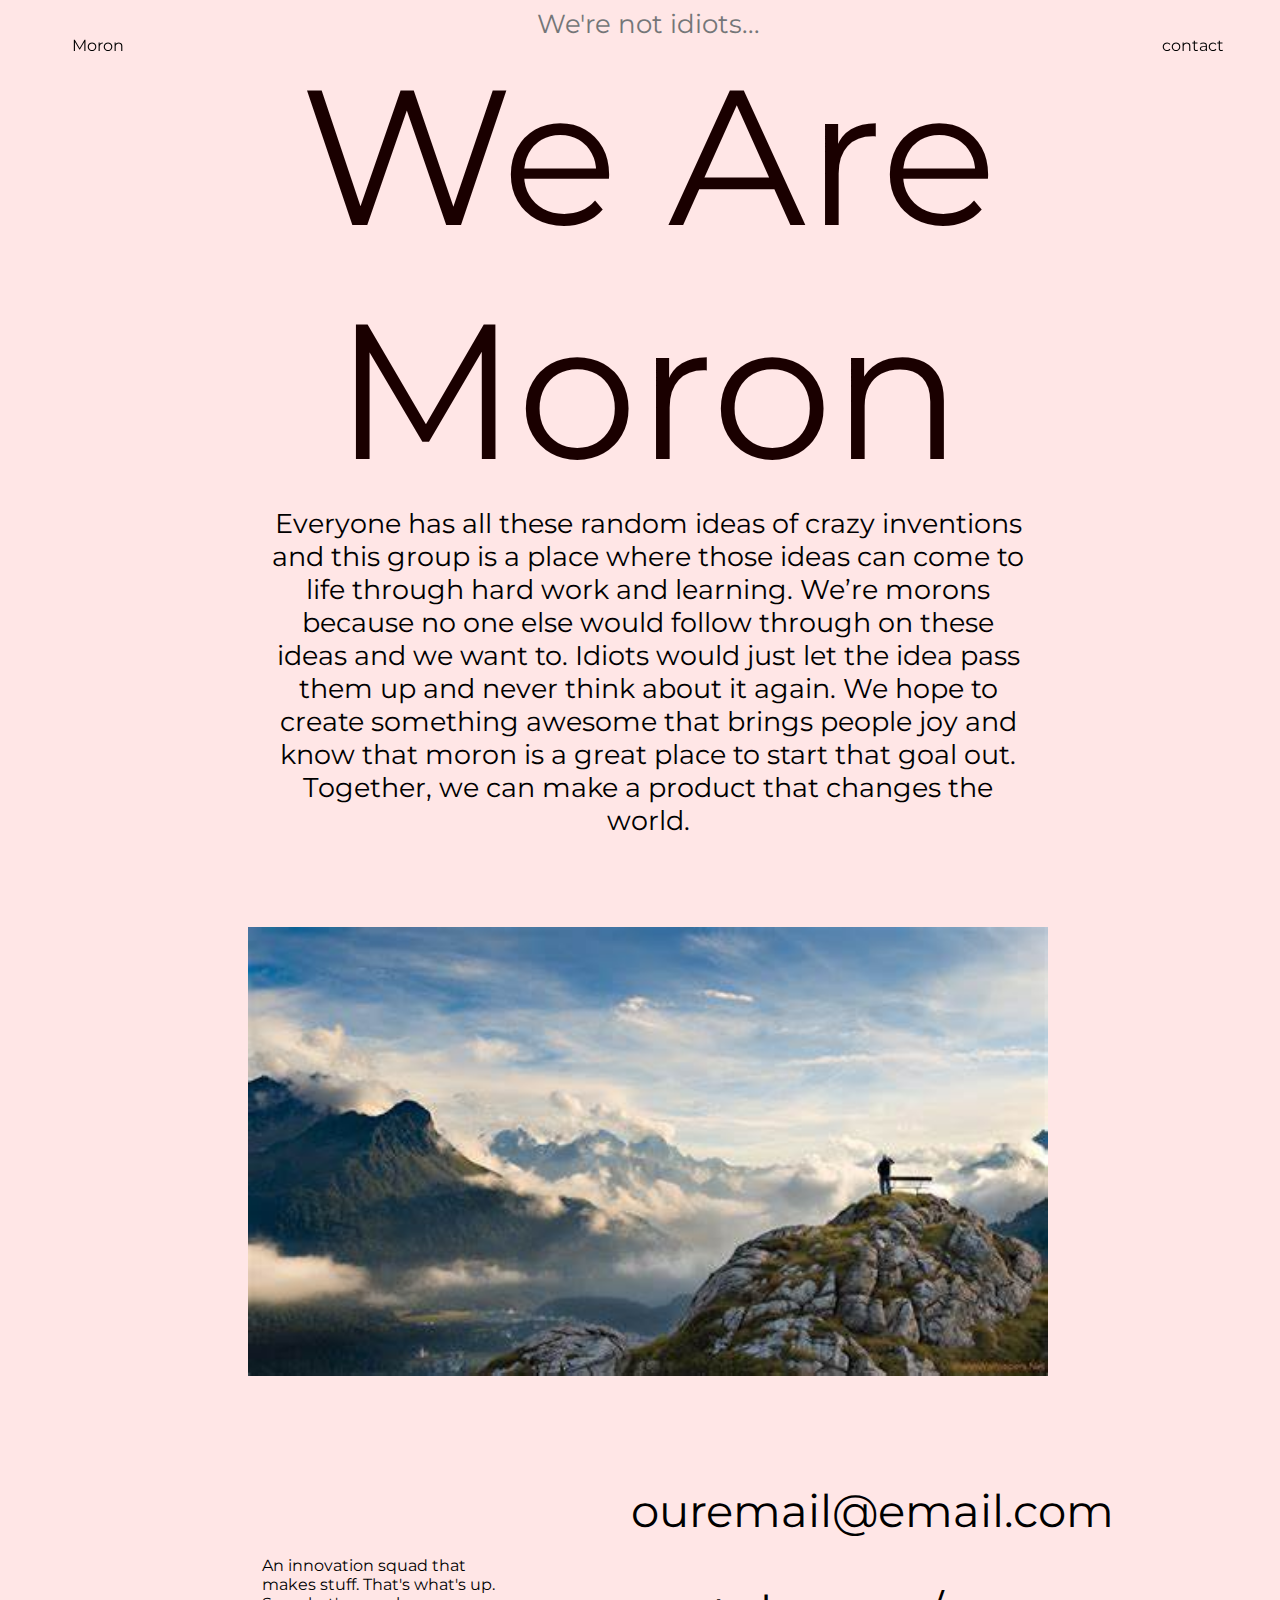
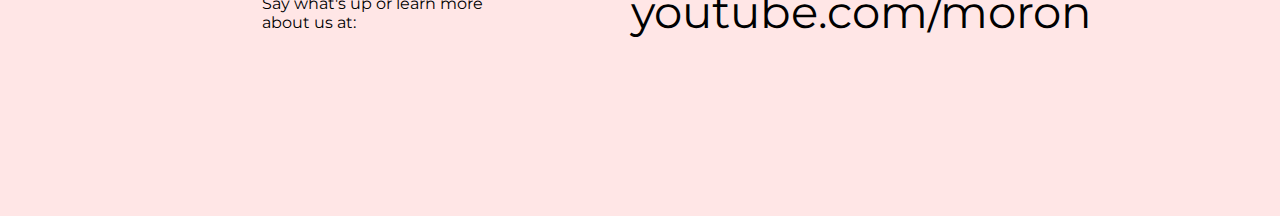
==== wearemoron/index.html @ 014d1230 "new" ====
<!DOCTYPE html>
<html lang="en" dir="ltr">
  <head>
    <link href = "main.css" rel = "stylesheet">
    <meta charset="utf-8">
    <link href="https://fonts.googleapis.com/css?family=Mansalva&display=swap" rel="stylesheet">
    <link href="https://fonts.googleapis.com/css?family=Montserrat&display=swap" rel="stylesheet">

    <title></title>
  </head>
  <body>
    <div class = "navigation">
      <a class = "left" href = "#target1">Moron</a>
      <a class = "right" href = "#0" onclick="smoothScroll(document.getElementById('scroll-target'))">contact</a>
    </div>
    <div class = "container">
      <p class = "slogan">We're not idiots...</p>
       <!-- <br>OR<br> Many Morons makes a genius. -->
      <div class = "title">
        <div class = "top">We Are</div>
        <div class = "bottom">Moron</div>
      </div>

      <p class = "description">


        Everyone has all these random ideas of crazy inventions and this group is a place where those
        ideas can come to life through hard work and learning. We’re morons because no one else would
        follow through on these ideas and we want to. Idiots would just let the idea pass them up and
        never think about it again. We hope to create something awesome that brings people joy and know
        that moron is a great place to start that goal out. Together, we can make a product that changes the world.
      </p>
      <img class = "image-1" src = "images/one.jpg" width = "800px">

      <div class = "call-to-action" id = "scroll_target">
      <!-- <p>An innovation squad that makes stuff. That's what's up. Say what's up at:</p> -->
      <p class = "c2a-words">An innovation squad that makes stuff. That's what's up. Say what's up or learn more about us at:</p>
      <div class = "links" >
        <a class = "email" href = "@mailto:">ouremail@email.com</a>

        <a class = "youtube" href = "youtube.com">youtube.com/moron</a>
      </div>

</div>
    </div>
  </body>
  <script>
    document.addEventListener("scroll", function() {
      var num = window.scrollY;
      console.log(num);
      translateNum = num / 10;
      document.querySelector(".top").style.transform = "translateX(" + translateNum + "px)";
      document.querySelector(".bottom").style.transform = "translateX(-" + translateNum + "px)";
    });
    window.smoothScroll = function(target) {
      var scrollContainer = target;
      do { //find scroll container
          scrollContainer = scrollContainer.parentNode;
          if (!scrollContainer) return;
          scrollContainer.scrollTop += 1;
      } while (scrollContainer.scrollTop == 0);
      var targetY = 0;
      do { //find the top of target relatively to the container
          if (target == scrollContainer) break;
          targetY += target.offsetTop;
      } while (target = target.offsetParent);
      scroll = function(c, a, b, i) {
          i++; if (i > 50) return;
          c.scrollTop = a + (b - a) / 50 * i;
          setTimeout(function(){ scroll(c, a, b, i); }, 20);
      }
      // start scrolling
      scroll(scrollContainer, scrollContainer.scrollTop, targetY, 0);
      }
  </script>
</html>
---- wearemoron/main.css ----
body {
  background: #ffe6e6;
  /* font-family: 'Mansalva', cursive; */
  font-family: 'Montserrat', sans-serif;
  /* animation: backgroundChange 5s infinite alternate; */
  height: 200vh;
  width: 100%;
  overflow-x: hidden;
}
a {
  text-decoration: none;
  color: black;
}
p {
  margin: 0;
}
@keyframes backgroundChange {
  100% {
    background: white;
  }
}
.navigation {
  position: fixed;
  top: 4vh;
  width: 90%;
  margin-left: 5%;

}
.left {
  float: left;
}
.right {
float: right;
}
.container {
  text-align: center;
  width: 100%;

}
.slogan {
  font-size: 2vw;
  color: #747678;
}
.title {
  font-size: 15vw;
  color: #1a0000;
}

.description {
  font-size: 3vh;
  width: 60%;
  margin: auto;
}
.image-1 {
  display: flex;
  margin: auto;
  padding-top: 10vh;
  padding-bottom: 5vh;
}
.youtube {
}
.email {
  margin-bottom: 3vh;

}
.call-to-action a {
  transition: .5s;
  font-size: 5vh;
  margin: 5vh;
}
.call-to-action a:hover {
  color: gray;
  /* text-decoration: none; */
}
.call-to-action {
  margin: 5vh 0 5vh 0;

}
.c2a-words {
  margin-bottom: 4vh;
  display: inline-block;
  width: 20%;
  text-align: left;
  margin-left: 5%;
}
.links {
  display: inline-block;
  width: 40%;
  margin-left: 5%;
  line-height: 10vh;
}
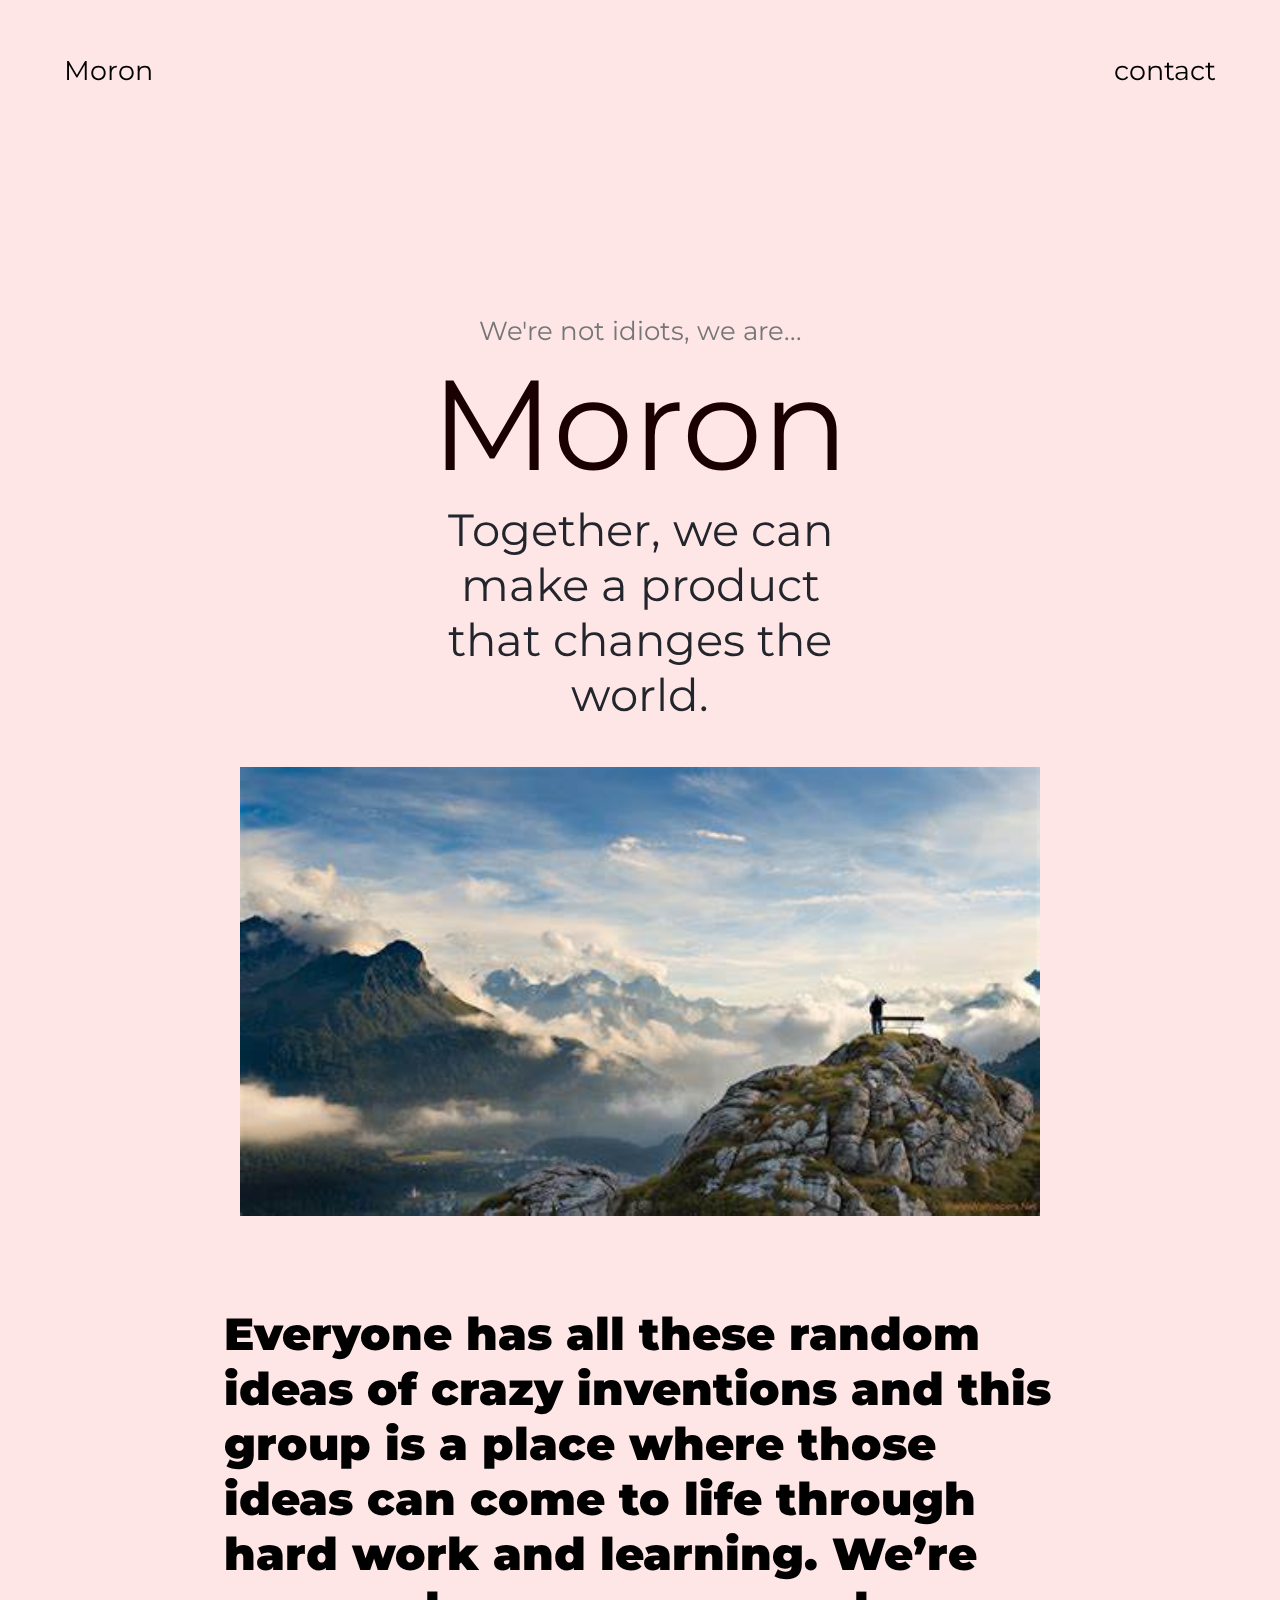
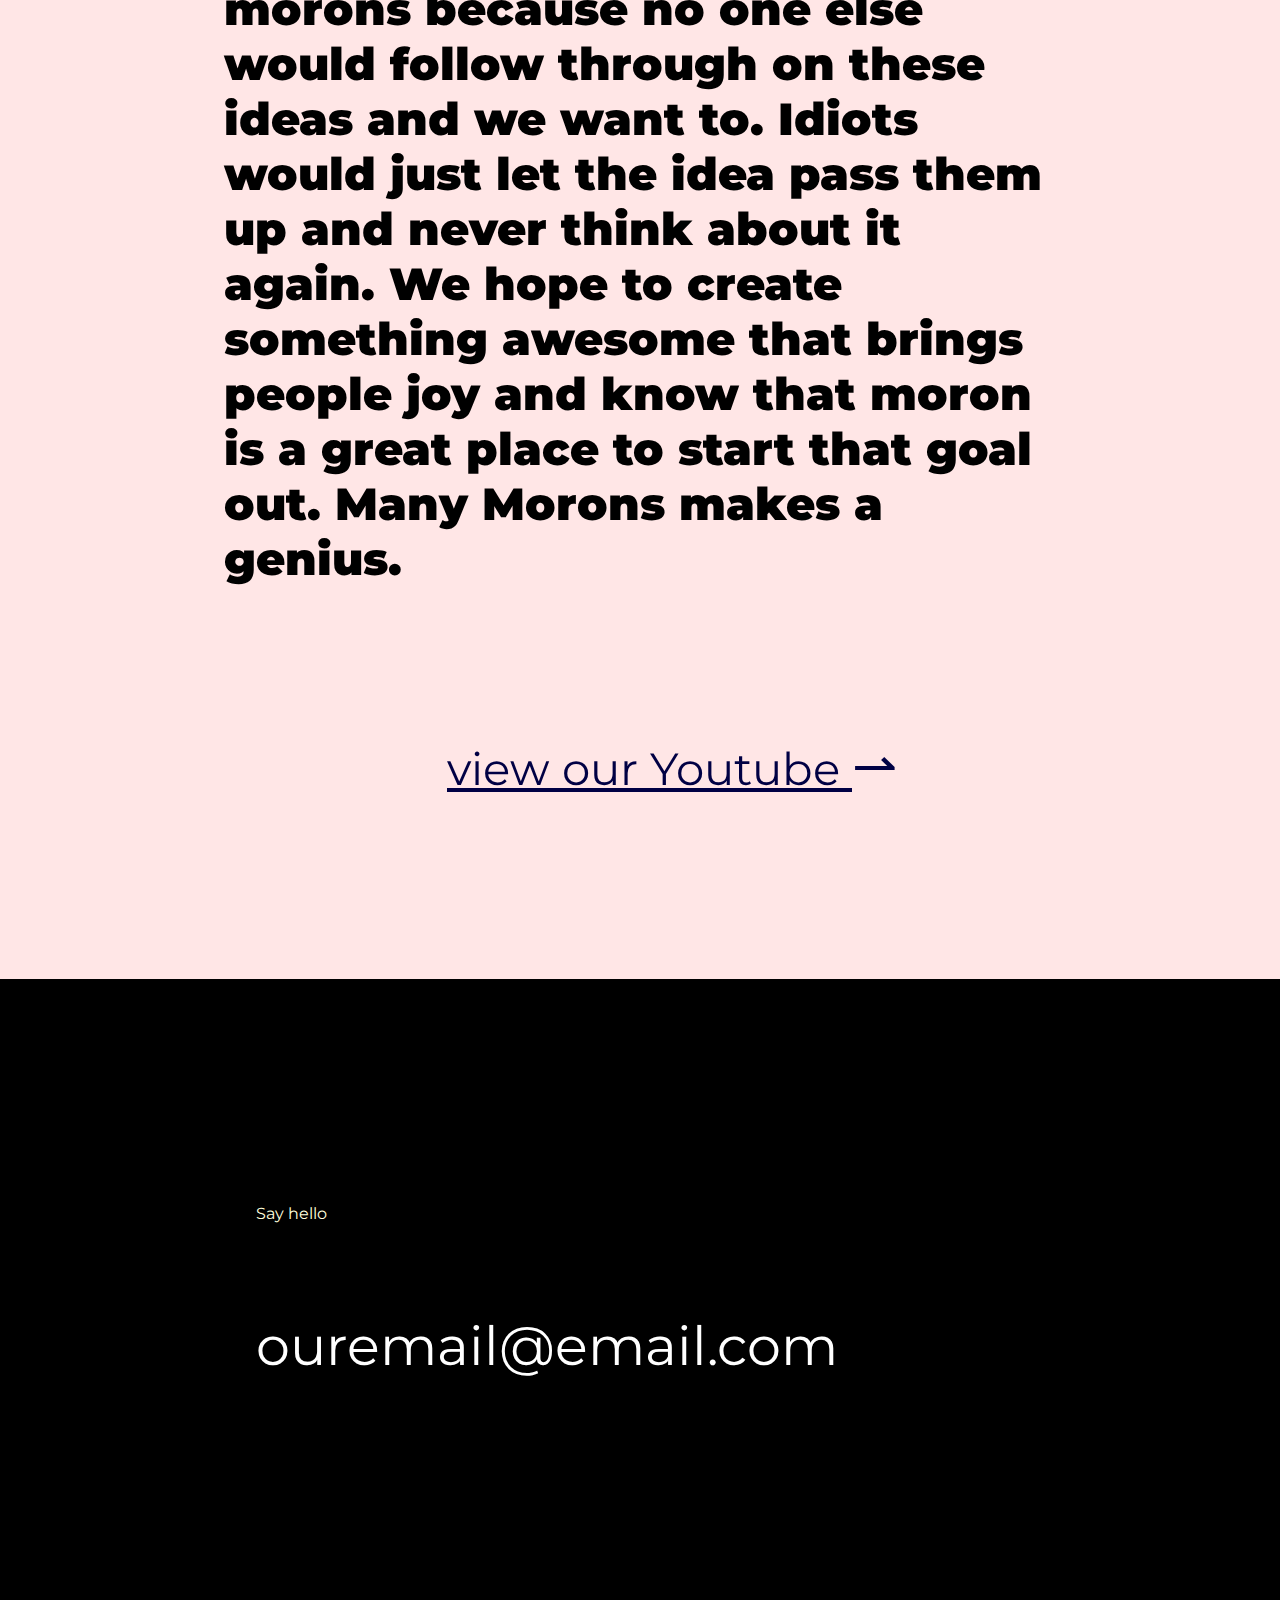
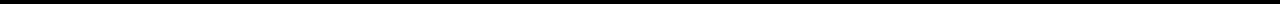
==== commit 9e0bb72e: "2nd version" ====
--- a/wearemoron/index.html
+++ b/wearemoron/index.html
@@ -14,43 +14,71 @@
       <a class = "right" href = "#0" onclick="smoothScroll(document.getElementById('scroll-target'))">contact</a>
     </div>
     <div class = "container">
-      <p class = "slogan">We're not idiots...</p>
+      <p class = "slogan">We're not idiots, we are...</p>
        <!-- <br>OR<br> Many Morons makes a genius. -->
       <div class = "title">
-        <div class = "top">We Are</div>
+        <div class = "top">
+          <!-- We Are -->
+        </div>
         <div class = "bottom">Moron</div>
       </div>
+      <p class = "description_1">
+        Together, we can make a product that changes the world.
+      </p>
+      <img class = "image-1" src = "images/one.jpg" width = "800px">
 
-      <p class = "description">
-
-
+      <p class = "description_2">
         Everyone has all these random ideas of crazy inventions and this group is a place where those
         ideas can come to life through hard work and learning. We’re morons because no one else would
         follow through on these ideas and we want to. Idiots would just let the idea pass them up and
         never think about it again. We hope to create something awesome that brings people joy and know
-        that moron is a great place to start that goal out. Together, we can make a product that changes the world.
+        that moron is a great place to start that goal out. Many Morons makes a genius.
       </p>
-      <img class = "image-1" src = "images/one.jpg" width = "800px">
+
 
       <div class = "call-to-action" id = "scroll_target">
       <!-- <p>An innovation squad that makes stuff. That's what's up. Say what's up at:</p> -->
-      <p class = "c2a-words">An innovation squad that makes stuff. That's what's up. Say what's up or learn more about us at:</p>
+      <!-- <p class = "c2a-words">An innovation squad that makes stuff. That's what's up. Say what's up or learn more about us at:</p> -->
       <div class = "links" >
-        <a class = "email" href = "@mailto:">ouremail@email.com</a>
+        <!-- <a class = "email" href = "@mailto:">ouremail@email.com</a> -->
 
-        <a class = "youtube" href = "youtube.com">youtube.com/moron</a>
+        <a class = "youtube" href = "youtube.com">view our Youtube <p style = "display: inline-block; font-size: 6vh;">&#8640;</p></a>
       </div>
 
+
+
 </div>
+<div class = "last">
+  <div class = "email-container">
+    <!-- <a class = "email" href = "@mailto:">ouremail@email.com</a> -->
+  </div>
+  <!-- <div class = "youtube-container"> -->
+    <!-- <a class = "youtube" href = "youtube.com">view our Youtube</a> -->
+  <!-- </div> -->
+
+</div>
+
+    </div>
+
+    <div class = "contact">
+      <div class = "inner-contact">
+        <p class = "hello">Say hello</p>
+        <a class = "email" href = "@mailto:">ouremail@email.com</a>
+      </div>
+
     </div>
   </body>
   <script>
     document.addEventListener("scroll", function() {
       var num = window.scrollY;
       console.log(num);
-      translateNum = num / 10;
-      document.querySelector(".top").style.transform = "translateX(" + translateNum + "px)";
-      document.querySelector(".bottom").style.transform = "translateX(-" + translateNum + "px)";
+      // translateNum = num / 10;
+      letterSpacingNum = num / 10;
+
+      // document.querySelector(".top").style.transform = "translateX(" + translateNum + "px)";
+      // document.querySelector(".bottom").style.transform = "translateX(-" + translateNum + "px)";
+      document.querySelector(".bottom").style.letterSpacing = letterSpacingNum + "px";
+
     });
     window.smoothScroll = function(target) {
       var scrollContainer = target;
--- a/wearemoron/main.css
+++ b/wearemoron/main.css
@@ -1,11 +1,13 @@
+
 body {
   background: #ffe6e6;
   /* font-family: 'Mansalva', cursive; */
   font-family: 'Montserrat', sans-serif;
   /* animation: backgroundChange 5s infinite alternate; */
-  height: 200vh;
-  width: 100%;
-  overflow-x: hidden;
+  /* height: 200vh; */
+  /* width: 100%; */
+  /* overflow-x: hidden; */
+  margin: 0;
 }
 a {
   text-decoration: none;
@@ -21,9 +23,10 @@
 }
 .navigation {
   position: fixed;
-  top: 4vh;
+  top: 6vh;
   width: 90%;
   margin-left: 5%;
+  font-size: 3vh;
 
 }
 .left {
@@ -35,34 +38,45 @@
 .container {
   text-align: center;
   width: 100%;
-
+  margin-top: 35vh;
+  position: sticky;
+  bottom: 0;
 }
 .slogan {
   font-size: 2vw;
   color: #747678;
 }
 .title {
-  font-size: 15vw;
+  font-size: 10vw;
   color: #1a0000;
+  width: 90%;
+  margin: auto;
+  overflow: hidden;
 }
 
-.description {
-  font-size: 3vh;
-  width: 60%;
+.description_1 {
+  font-size: 5vh;
+  width: 35%;
   margin: auto;
+  /* margin-bottom: 3vh; */
+  color: #22252b;
+}
+.description_2 {
+  font-size: 5vh;
+  width: 65%;
+  margin: auto;
+  margin-top: 5vh;
+  margin-bottom: 5vh;
+  text-align: left;
+  font-weight: 1000;
 }
 .image-1 {
   display: flex;
   margin: auto;
-  padding-top: 10vh;
+  padding-top: 5vh;
   padding-bottom: 5vh;
 }
-.youtube {
-}
-.email {
-  margin-bottom: 3vh;
 
-}
 .call-to-action a {
   transition: .5s;
   font-size: 5vh;
@@ -73,19 +87,72 @@
   /* text-decoration: none; */
 }
 .call-to-action {
-  margin: 5vh 0 5vh 0;
+  margin: 5vh auto 5vh auto;
 
 }
 .c2a-words {
   margin-bottom: 4vh;
-  display: inline-block;
-  width: 20%;
+  /* display: inline-block; */
+  /* width: 20%; */
   text-align: left;
-  margin-left: 5%;
+  margin: auto;
+  /* margin-left: 5%; */
 }
 .links {
+  /* display: inline-block; */
+  /* width: 40%; */
+  line-height: 10vh;
+  margin: 15vh 0 15vh 5%;
+
+}
+
+.youtube {
+  text-decoration: underline;
+  color: #004;
+}
+.email {
+  margin-bottom: 3vh;
+
+}
+.last {
+
+}
+.email-container {
   display: inline-block;
-  width: 40%;
-  margin-left: 5%;
-  line-height: 10vh;
+  /* height: 50vh; */
+  /* width: 30vw; */
+  /* background: white; */
+  /* vertical-align: middle; */
 }
+.youtube-container {
+  display: inline-block;
+  height: 50vh;
+  width: 30vw;
+  background: gray;
+  vertical-align: middle;
+}
+.contact {
+  /* height: 25vh; */
+  padding-bottom: 25vh;
+  width: 100%;
+  /* text-align: center; */
+  background: #000;
+  padding-top: 25vh;
+  color: white;
+
+}
+
+.contact a {
+  margin-top: 25vh;
+  width: 100%;
+  color: white;
+  font-size: 6vh;
+
+}
+.hello {
+  margin-bottom: 10vh;
+  color: #ffd;
+}
+.inner-contact {
+  margin-left: 20%;
+}
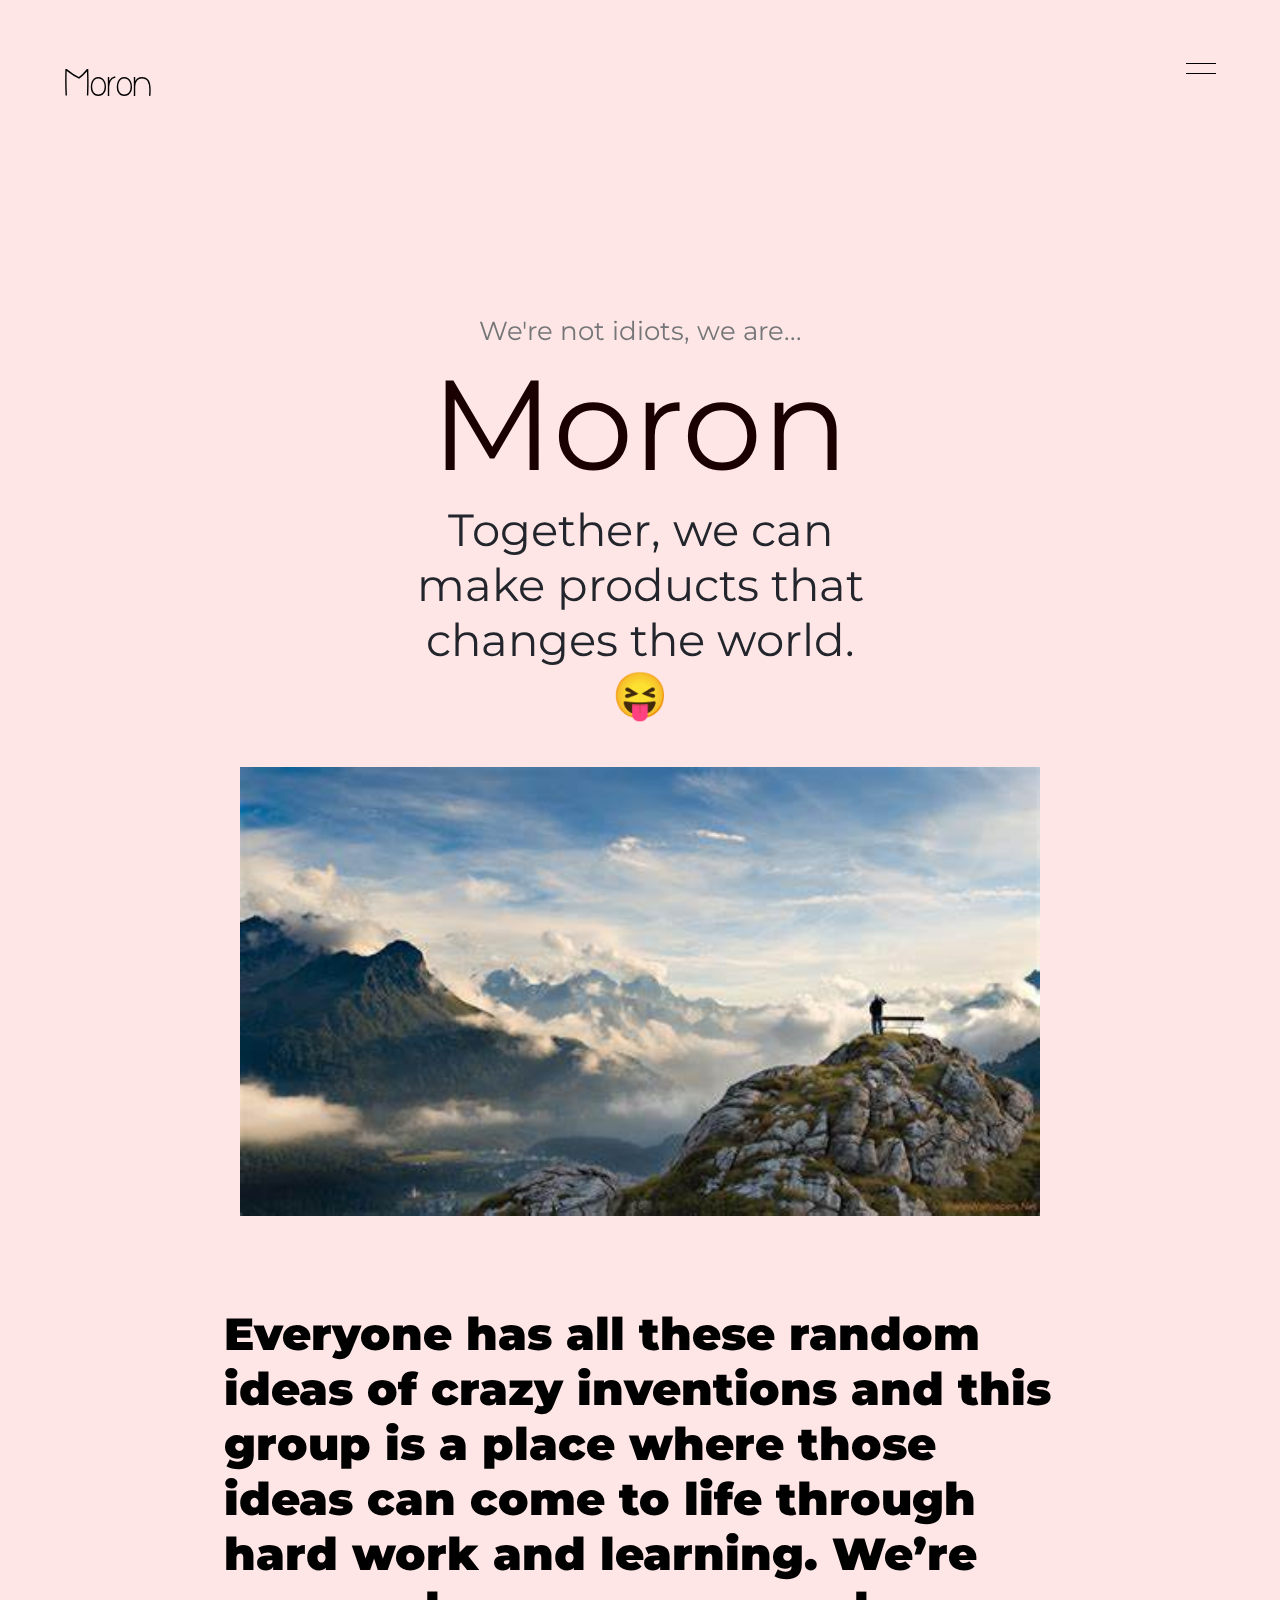
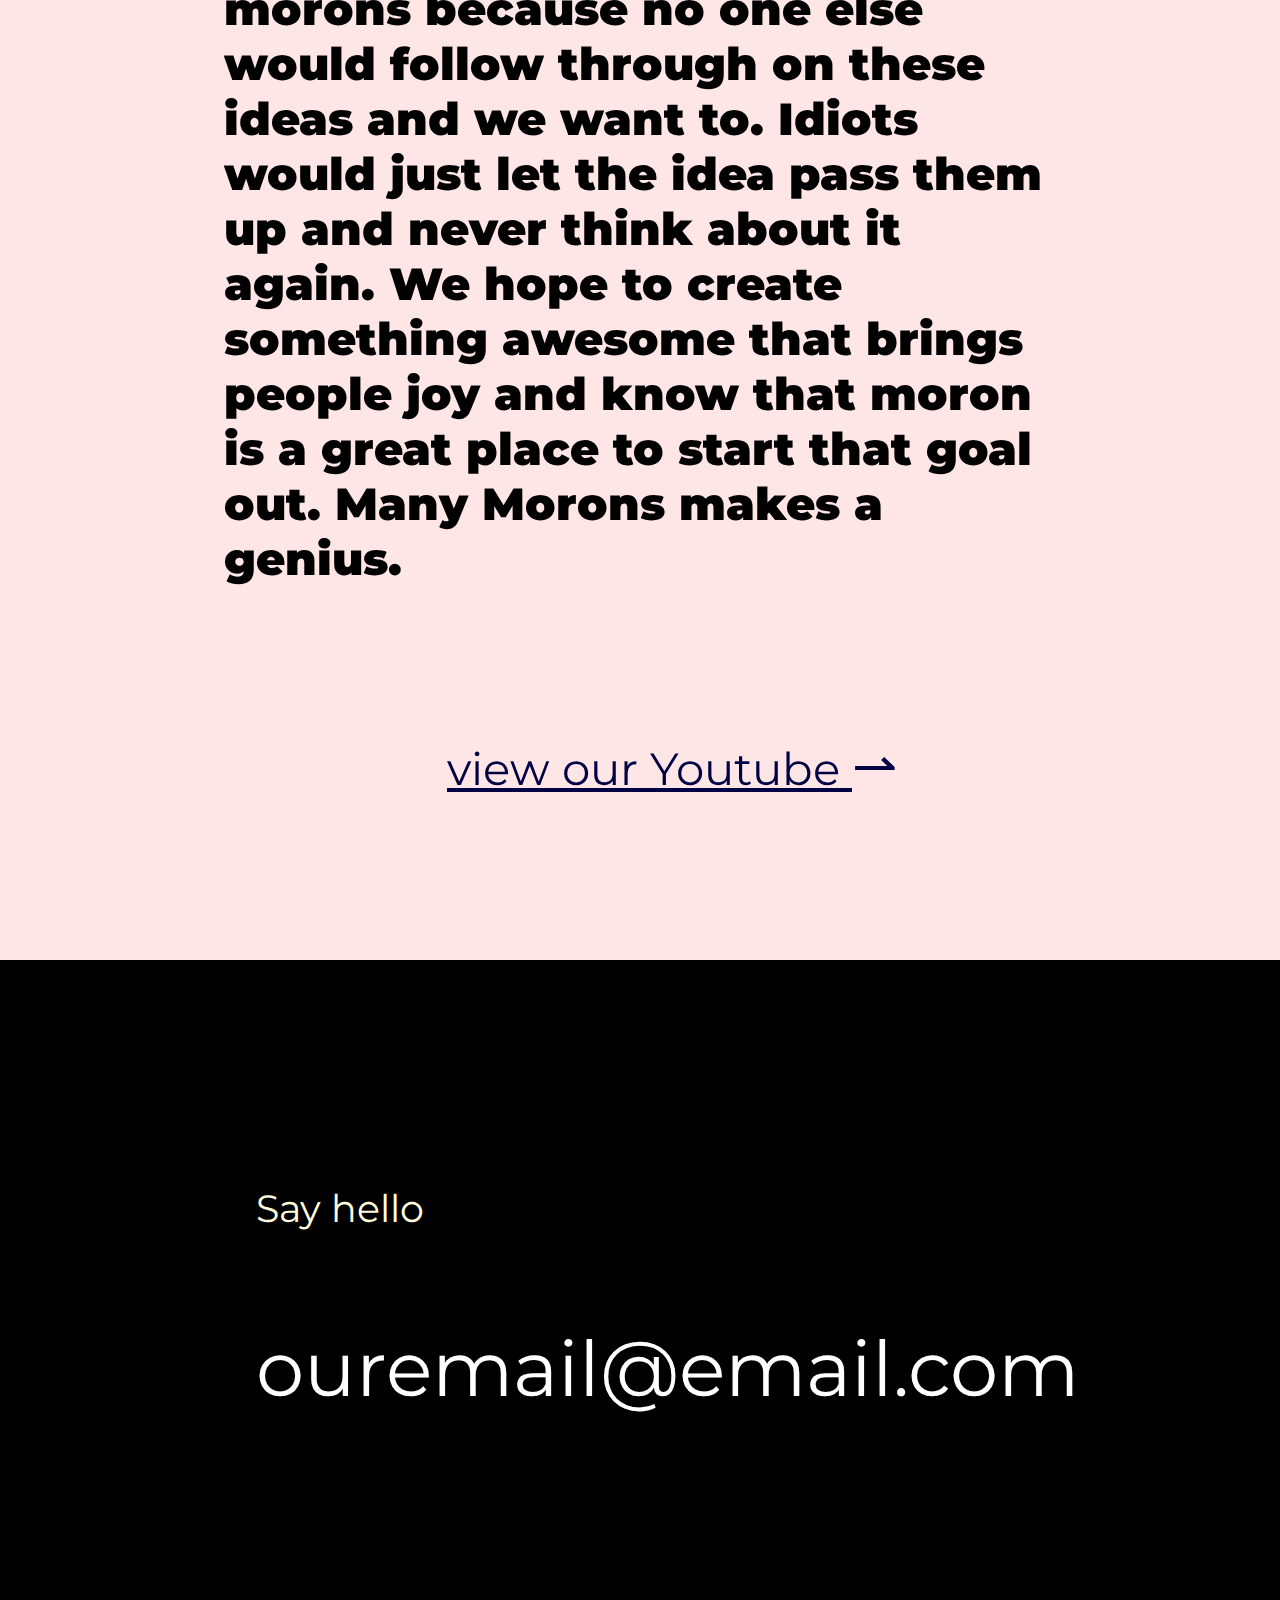
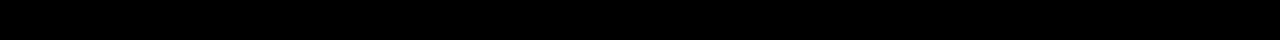
==== commit 3004bb1f: "version 3" ====
--- a/wearemoron/index.html
+++ b/wearemoron/index.html
@@ -5,26 +5,33 @@
     <meta charset="utf-8">
     <link href="https://fonts.googleapis.com/css?family=Mansalva&display=swap" rel="stylesheet">
     <link href="https://fonts.googleapis.com/css?family=Montserrat&display=swap" rel="stylesheet">
+    <link href="https://fonts.googleapis.com/css?family=Vibes&display=swap" rel="stylesheet">
 
     <title></title>
   </head>
   <body>
     <div class = "navigation">
       <a class = "left" href = "#target1">Moron</a>
-      <a class = "right" href = "#0" onclick="smoothScroll(document.getElementById('scroll-target'))">contact</a>
+      <a class = "right" href = "#0" onclick="smoothScroll(document.getElementById('scroll-target'))">
+        <div class = "line"></div>
+        <div class = "line"></div>
+      </a>
     </div>
     <div class = "container">
-      <p class = "slogan">We're not idiots, we are...</p>
-       <!-- <br>OR<br> Many Morons makes a genius. -->
-      <div class = "title">
-        <div class = "top">
-          <!-- We Are -->
+      <div class = "title-container">
+        <p class = "slogan">We're not idiots, we are...</p>
+         <!-- <br>OR<br> Many Morons makes a genius. -->
+        <div class = "title">
+          <div class = "top">
+            <!-- We Are -->
+          </div>
+          <div class = "bottom">Moron</div>
         </div>
-        <div class = "bottom">Moron</div>
+
+        <p class = "description_1">
+          Together, we can make products that changes the world. 😝
+        </p>
       </div>
-      <p class = "description_1">
-        Together, we can make a product that changes the world.
-      </p>
       <img class = "image-1" src = "images/one.jpg" width = "800px">
 
       <p class = "description_2">
@@ -48,15 +55,7 @@
 
 
 </div>
-<div class = "last">
-  <div class = "email-container">
-    <!-- <a class = "email" href = "@mailto:">ouremail@email.com</a> -->
-  </div>
-  <!-- <div class = "youtube-container"> -->
-    <!-- <a class = "youtube" href = "youtube.com">view our Youtube</a> -->
-  <!-- </div> -->
 
-</div>
 
     </div>
 
@@ -69,15 +68,26 @@
     </div>
   </body>
   <script>
+  console.log(window.innerWidth);
+
+  if (window.innerWidth > 1080){
     document.addEventListener("scroll", function() {
       var num = window.scrollY;
-      console.log(num);
       // translateNum = num / 10;
       letterSpacingNum = num / 10;
-
+      opacityNum = 1 - num / 350;
       // document.querySelector(".top").style.transform = "translateX(" + translateNum + "px)";
       // document.querySelector(".bottom").style.transform = "translateX(-" + translateNum + "px)";
       document.querySelector(".bottom").style.letterSpacing = letterSpacingNum + "px";
+      if (opacityNum >= 0 && opacityNum <= 1) {
+        document.querySelector(".title-container").style.opacity = opacityNum;
+
+      }
+      if (opacityNum < 0){
+        document.querySelector(".title-container").style.opacity = 0;
+
+      }
+
 
     });
     window.smoothScroll = function(target) {
@@ -100,5 +110,6 @@
       // start scrolling
       scroll(scrollContainer, scrollContainer.scrollTop, targetY, 0);
       }
+    }
   </script>
 </html>
--- a/wearemoron/main.css
+++ b/wearemoron/main.css
@@ -1,4 +1,3 @@
-
 body {
   background: #ffe6e6;
   /* font-family: 'Mansalva', cursive; */
@@ -16,14 +15,8 @@
 p {
   margin: 0;
 }
-@keyframes backgroundChange {
-  100% {
-    background: white;
-  }
-}
 .navigation {
-  position: fixed;
-  top: 6vh;
+  z-index: 100;
   width: 90%;
   margin-left: 5%;
   font-size: 3vh;
@@ -31,105 +24,138 @@
 }
 .left {
   float: left;
+  font-family: 'Vibes', cursive;
+  font-size: 3vw;
+  vertical-align: middle;
 }
 .right {
+  font-size: 3vw;
 float: right;
-}
-.container {
-  text-align: center;
-  width: 100%;
-  margin-top: 35vh;
-  position: sticky;
-  bottom: 0;
-}
-.slogan {
-  font-size: 2vw;
-  color: #747678;
+vertical-align: middle;
+}
+.line {
+  height: 1px;
+  width: 30px;
+  background: black;
+  display: block;
+  margin-top: 1vh;
+
 }
 .title {
-  font-size: 10vw;
-  color: #1a0000;
   width: 90%;
-  margin: auto;
   overflow: hidden;
 }
-
-.description_1 {
-  font-size: 5vh;
-  width: 35%;
-  margin: auto;
-  /* margin-bottom: 3vh; */
-  color: #22252b;
-}
-.description_2 {
-  font-size: 5vh;
-  width: 65%;
-  margin: auto;
-  margin-top: 5vh;
-  margin-bottom: 5vh;
-  text-align: left;
-  font-weight: 1000;
-}
-.image-1 {
-  display: flex;
-  margin: auto;
-  padding-top: 5vh;
-  padding-bottom: 5vh;
-}
-
-.call-to-action a {
-  transition: .5s;
-  font-size: 5vh;
-  margin: 5vh;
-}
-.call-to-action a:hover {
-  color: gray;
-  /* text-decoration: none; */
-}
-.call-to-action {
-  margin: 5vh auto 5vh auto;
-
-}
-.c2a-words {
-  margin-bottom: 4vh;
-  /* display: inline-block; */
-  /* width: 20%; */
-  text-align: left;
-  margin: auto;
-  /* margin-left: 5%; */
-}
-.links {
-  /* display: inline-block; */
-  /* width: 40%; */
-  line-height: 10vh;
-  margin: 15vh 0 15vh 5%;
-
-}
-
-.youtube {
-  text-decoration: underline;
-  color: #004;
-}
-.email {
-  margin-bottom: 3vh;
-
-}
-.last {
-
-}
-.email-container {
-  display: inline-block;
-  /* height: 50vh; */
-  /* width: 30vw; */
-  /* background: white; */
-  /* vertical-align: middle; */
-}
-.youtube-container {
-  display: inline-block;
-  height: 50vh;
-  width: 30vw;
-  background: gray;
-  vertical-align: middle;
+@media screen and (min-width: 1020px) {
+        .navigation {
+          position: fixed;
+          top: 6vh;
+
+
+        }
+        .title-container {
+          position: sticky;
+          top: 35vh;
+          /* bottom: 0vh; */
+          z-index: -1;
+        }
+
+        .container {
+          text-align: center;
+          width: 100%;
+          margin-top: 35vh;
+          position: sticky;
+          bottom: 0;
+        }
+        .slogan {
+          font-size: 2vw;
+          color: #747678;
+        }
+        .title {
+          font-size: 10vw;
+          color: #1a0000;
+          width: 90%;
+          margin: auto;
+          overflow: hidden;
+        }
+
+        .description_1 {
+          font-size: 5vh;
+          width: 35%;
+          margin: auto;
+          /* margin-bottom: 3vh; */
+          color: #22252b;
+        }
+        .description_2 {
+          font-size: 5vh;
+          width: 65%;
+          margin: auto;
+          margin-top: 5vh;
+          margin-bottom: 5vh;
+          text-align: left;
+          font-weight: 1000;
+        }
+        .image-1 {
+          display: flex;
+          margin: auto;
+          padding-top: 5vh;
+          padding-bottom: 5vh;
+        }
+
+        .call-to-action a {
+          transition: .5s;
+          font-size: 5vh;
+          margin: 5vh;
+        }
+        .call-to-action a:hover {
+          color: gray;
+          /* text-decoration: none; */
+        }
+        .call-to-action {
+          margin: 5vh auto 5vh auto;
+
+        }
+        .c2a-words {
+          margin-bottom: 4vh;
+          /* display: inline-block; */
+          /* width: 20%; */
+          text-align: left;
+          margin: auto;
+          /* margin-left: 5%; */
+        }
+        .links {
+          /* display: inline-block; */
+          /* width: 40%; */
+          line-height: 10vh;
+          margin: 15vh 0 15vh 5%;
+
+        }
+
+        .youtube {
+          text-decoration: underline;
+          color: #004;
+        }
+        .email {
+          margin-bottom: 3vh;
+
+        }
+        .last {
+
+        }
+        .email-container {
+          display: inline-block;
+          /* height: 50vh; */
+          /* width: 30vw; */
+          /* background: white; */
+          /* vertical-align: middle; */
+        }
+        .youtube-container {
+          display: inline-block;
+          height: 50vh;
+          width: 30vw;
+          background: gray;
+          vertical-align: middle;
+        }
+
 }
 .contact {
   /* height: 25vh; */
@@ -146,13 +172,67 @@
   margin-top: 25vh;
   width: 100%;
   color: white;
-  font-size: 6vh;
+  font-size: 6vw;
 
 }
 .hello {
   margin-bottom: 10vh;
   color: #ffd;
+  font-size: 3vw;
 }
 .inner-contact {
   margin-left: 20%;
 }
+@media screen and (max-width: 1020px) {
+  .navigation {
+    position: absolute;
+    /* margin: 6vh 0 6vh 0; */
+    top: 4vh;
+    border-bottom: 1px solid black;
+
+  }
+  .slogan {
+    margin-top: 4vh;
+    font-weight: bold;
+    text-align: center;
+    /* display: inline-block; */
+    font-size: 5vw;
+  }
+  .title {
+    font-weight: bold;
+    font-size: 10vw;
+    text-align: center;
+    margin-bottom: 2vh;
+    /* display: inline-block; */
+  }
+  .image-1 {
+    width: 100%;
+    margin: 5vh 0 5vh 0;
+  }
+  .description_1 {
+    /* line-height: 3vh; */
+  }
+  .container {
+    width: 90%;
+    margin: 10vh auto auto auto;
+    text-align: left;
+  }
+  .contact {
+    margin-top: 10vh;
+  }
+  .links {
+    margin-top: 5vh;
+  }
+  body {
+    /* line-height: 6vh; */
+  }
+  .youtube {
+    font-weight: 400;
+
+  }
+
+}
+/* .description_2 {
+  position: sticky;
+  top: 20vh;
+} */
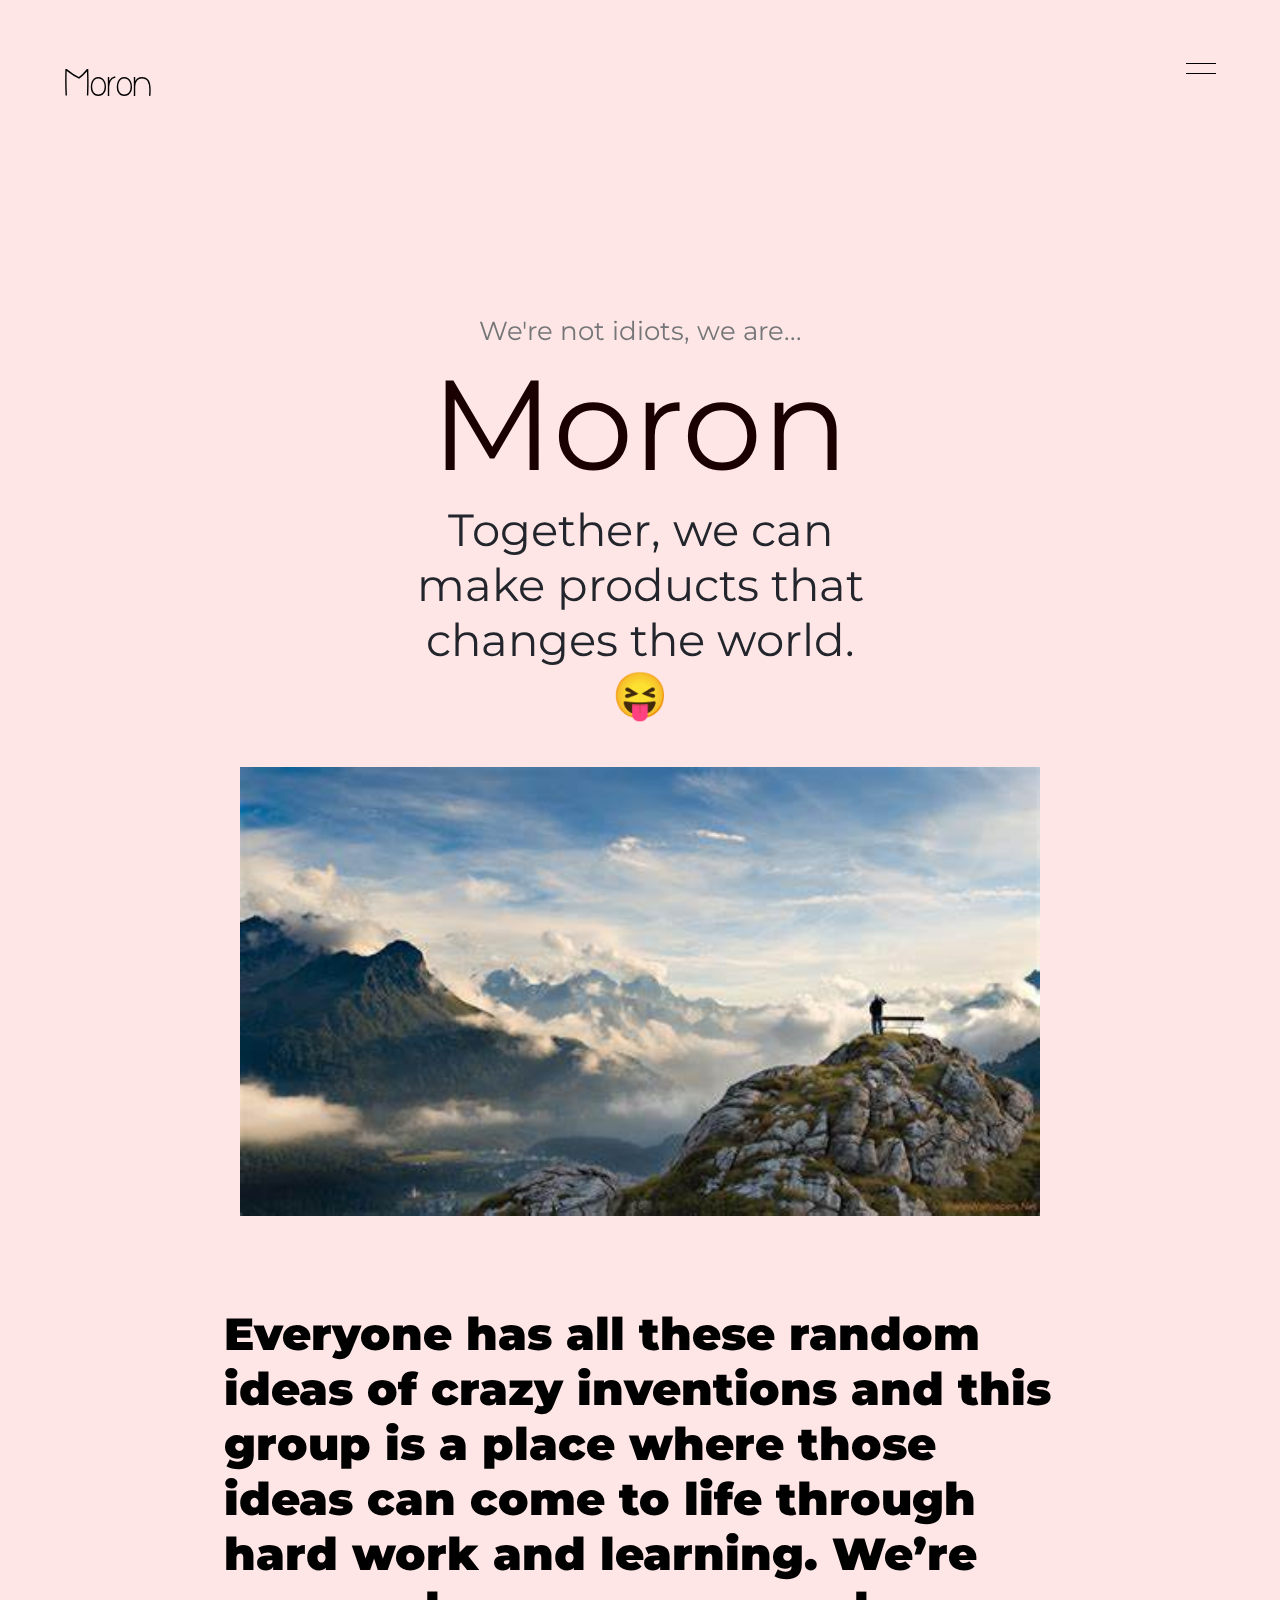
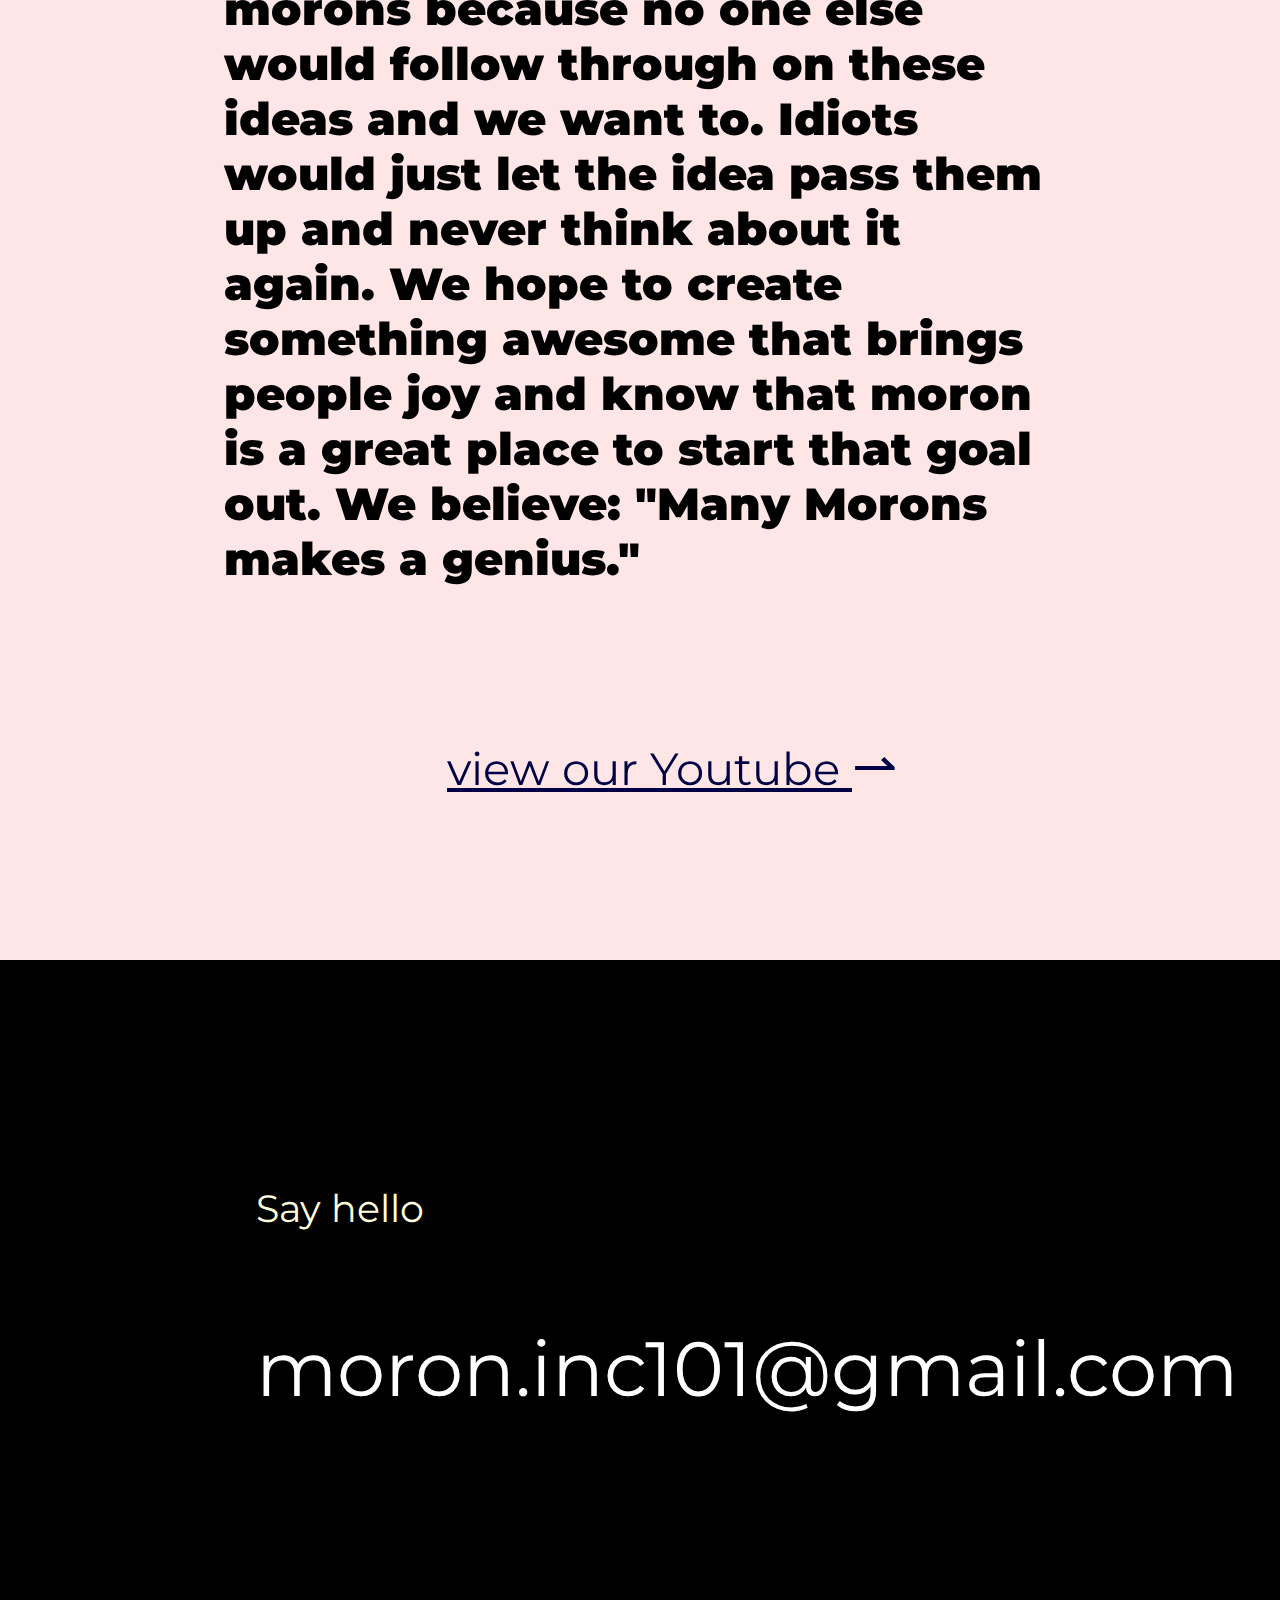
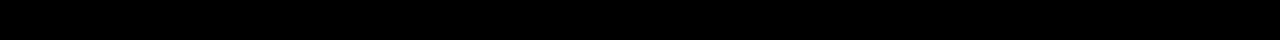
==== commit d5de1d05: "Updating links" ====
--- a/wearemoron/index.html
+++ b/wearemoron/index.html
@@ -6,8 +6,7 @@
     <link href="https://fonts.googleapis.com/css?family=Mansalva&display=swap" rel="stylesheet">
     <link href="https://fonts.googleapis.com/css?family=Montserrat&display=swap" rel="stylesheet">
     <link href="https://fonts.googleapis.com/css?family=Vibes&display=swap" rel="stylesheet">
-
-    <title></title>
+    <title>Moron - What we build changes the world</title>
   </head>
   <body>
     <div class = "navigation">
@@ -39,7 +38,7 @@
         ideas can come to life through hard work and learning. We’re morons because no one else would
         follow through on these ideas and we want to. Idiots would just let the idea pass them up and
         never think about it again. We hope to create something awesome that brings people joy and know
-        that moron is a great place to start that goal out. Many Morons makes a genius.
+        that moron is a great place to start that goal out. We believe: "Many Morons makes a genius."
       </p>
 
 
@@ -49,7 +48,7 @@
       <div class = "links" >
         <!-- <a class = "email" href = "@mailto:">ouremail@email.com</a> -->
 
-        <a class = "youtube" href = "youtube.com">view our Youtube <p style = "display: inline-block; font-size: 6vh;">&#8640;</p></a>
+        <a class = "youtube" href = "https://www.youtube.com/channel/UCFnAesGXadxkLhpspirSo5g">view our Youtube <p style = "display: inline-block; font-size: 6vh;">&#8640;</p></a>
       </div>
 
 
@@ -62,7 +61,9 @@
     <div class = "contact">
       <div class = "inner-contact">
         <p class = "hello">Say hello</p>
-        <a class = "email" href = "@mailto:">ouremail@email.com</a>
+        <a class = "email" href = "@mailto:
+moron.inc101@gmail.com">
+moron.inc101@gmail.com</a>
       </div>
 
     </div>
--- a/wearemoron/main.css
+++ b/wearemoron/main.css
@@ -136,7 +136,6 @@
         }
         .email {
           margin-bottom: 3vh;
-
         }
         .last {
 
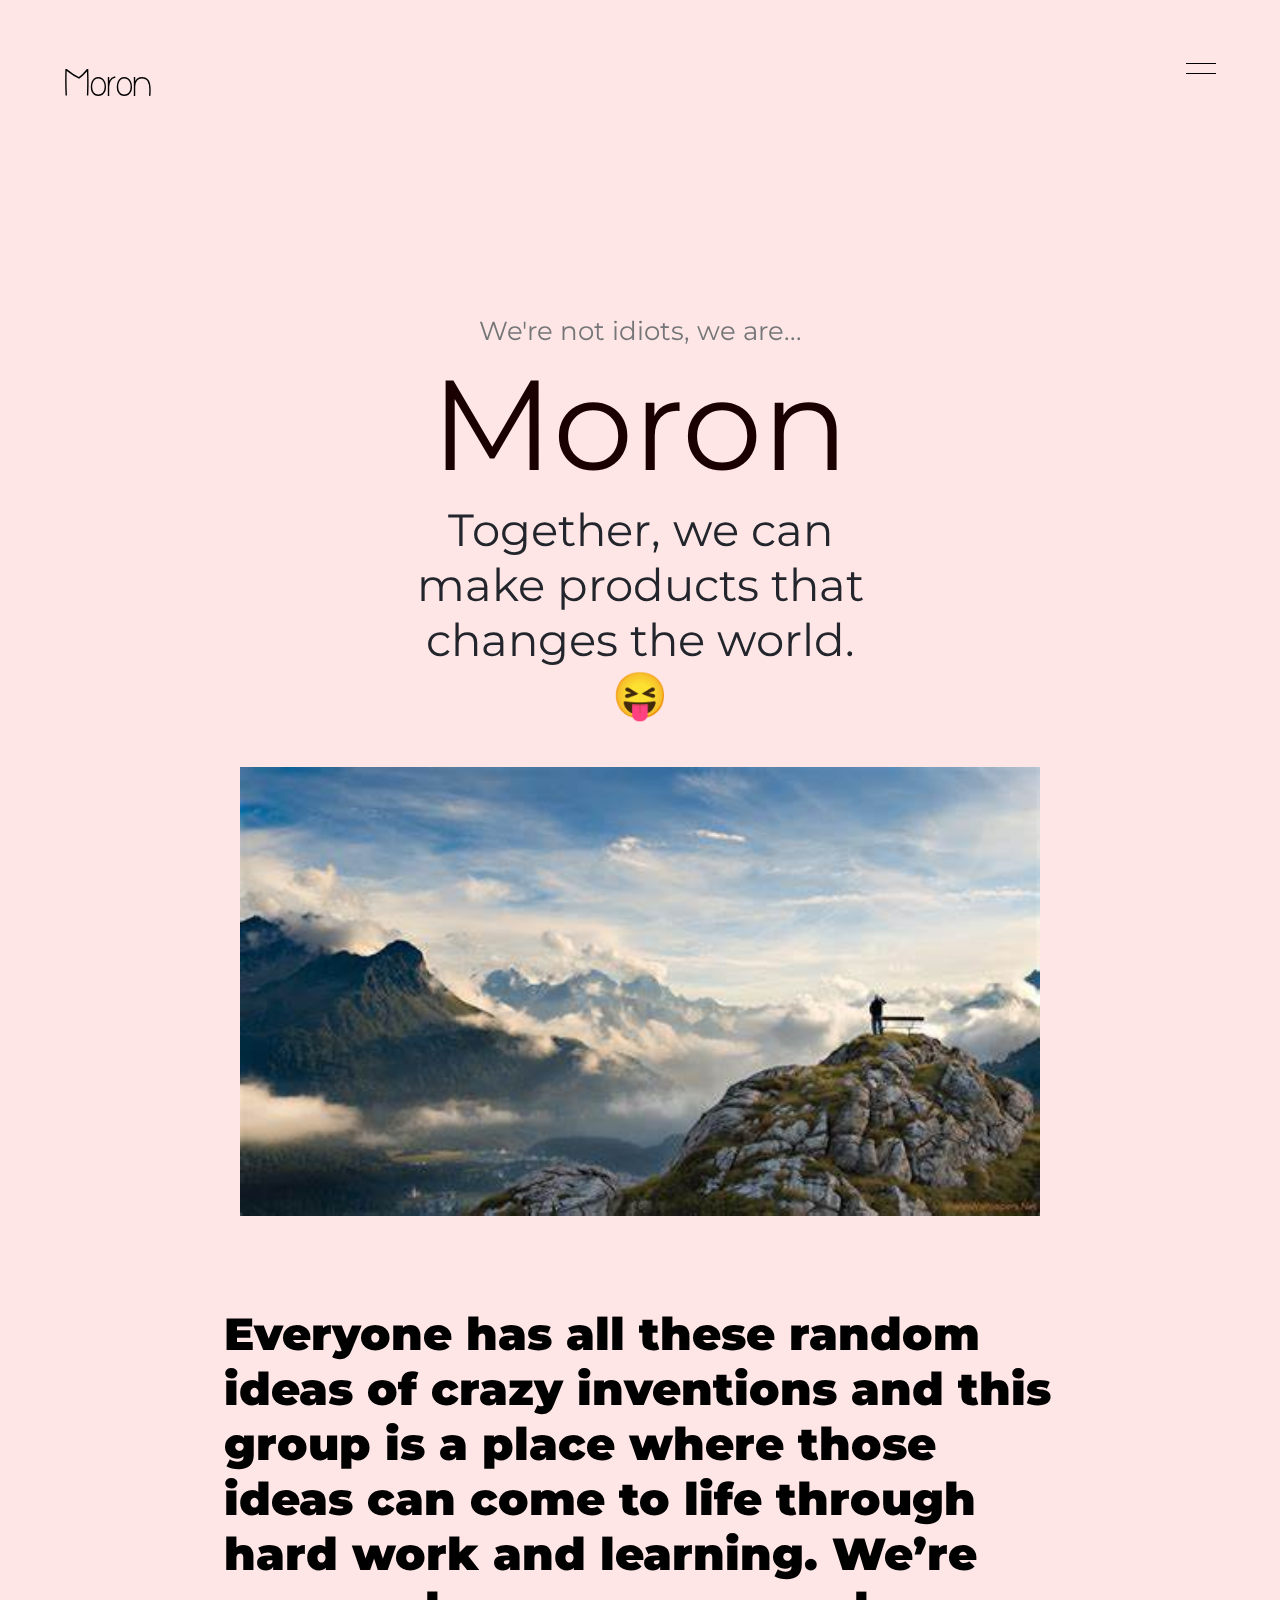
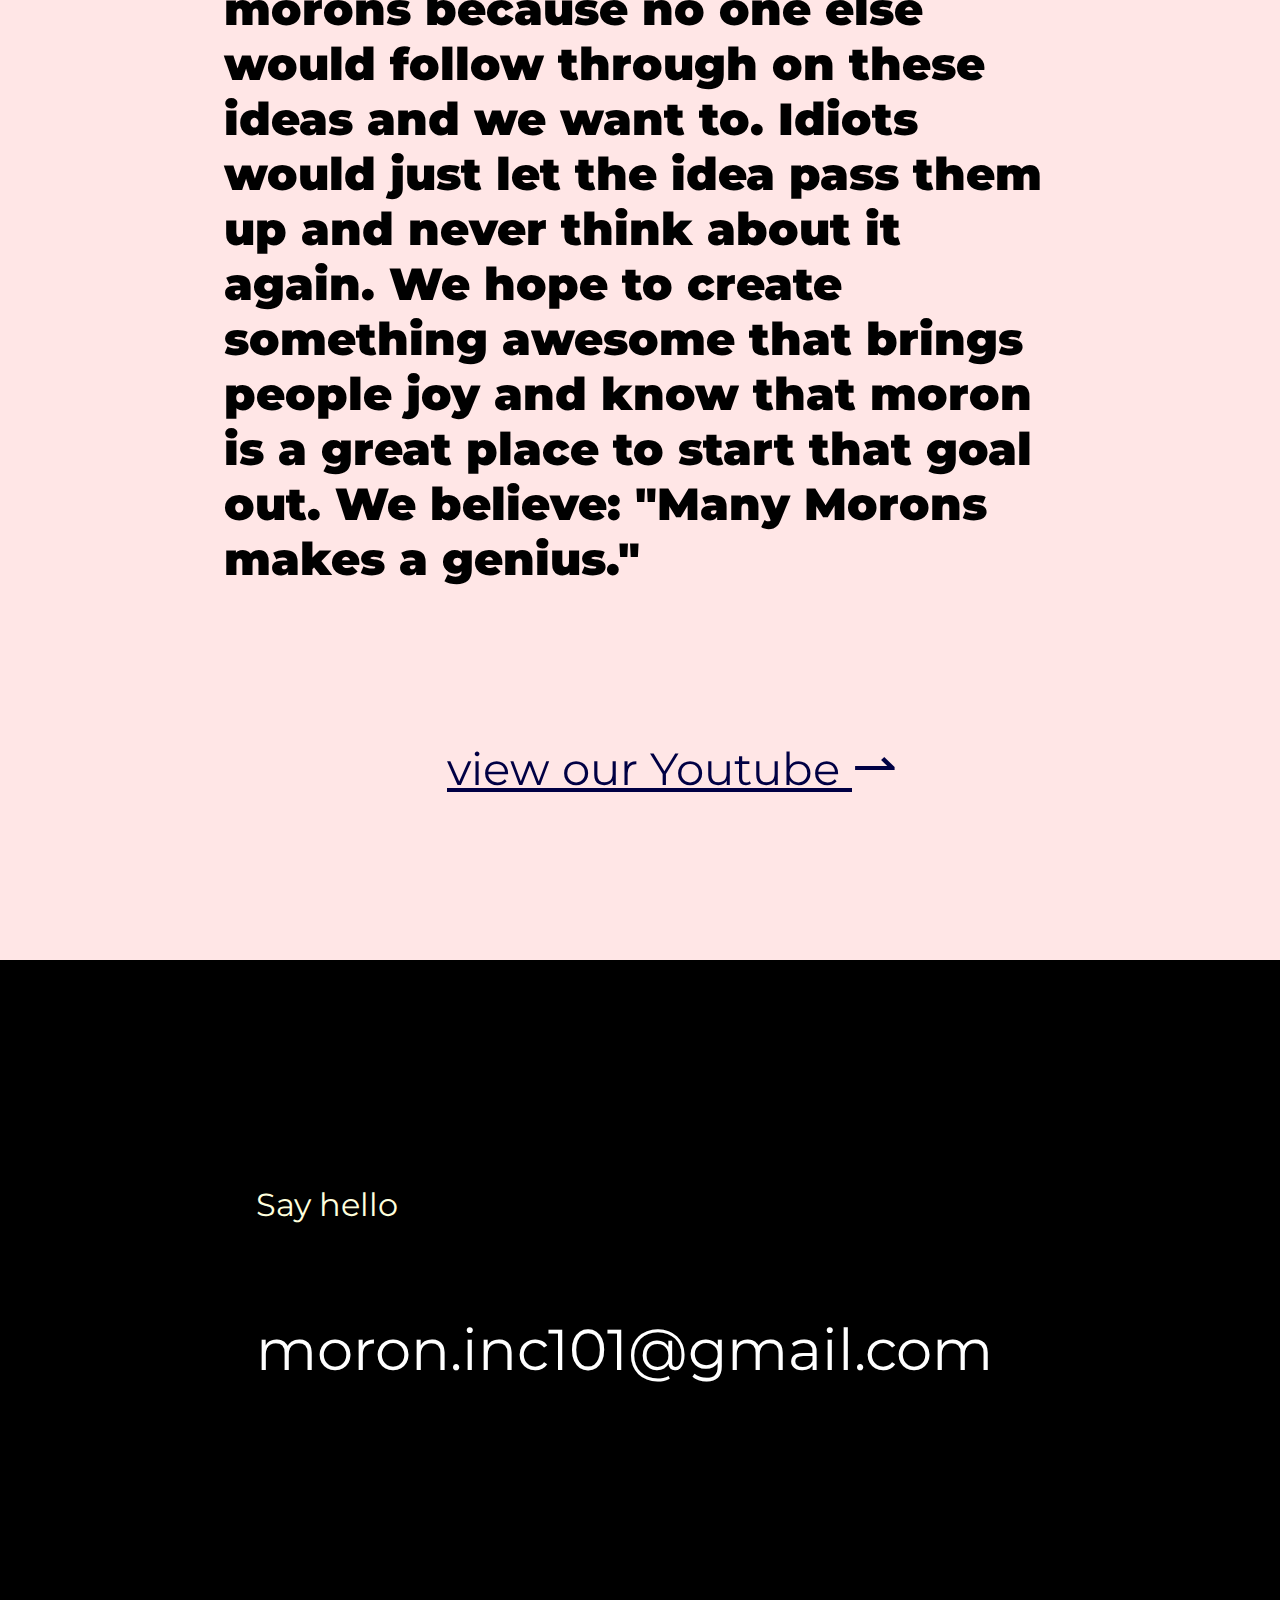
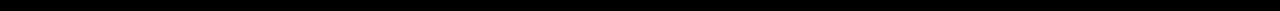
==== commit 0c4d38ee: "Smoothscroll and hover effects" ====
--- a/wearemoron/index.html
+++ b/wearemoron/index.html
@@ -48,7 +48,7 @@
       <div class = "links" >
         <!-- <a class = "email" href = "@mailto:">ouremail@email.com</a> -->
 
-        <a class = "youtube" href = "https://www.youtube.com/channel/UCFnAesGXadxkLhpspirSo5g">view our Youtube <p style = "display: inline-block; font-size: 6vh;">&#8640;</p></a>
+        <a target = "none" class = "youtube" href = "https://www.youtube.com/channel/UCFnAesGXadxkLhpspirSo5g">view our Youtube <p style = "display: inline-block; font-size: 6vh;">&#8640;</p></a>
       </div>
 
 
@@ -58,10 +58,10 @@
 
     </div>
 
-    <div class = "contact">
+    <div class = "contact" id = "scroll-target">
       <div class = "inner-contact">
         <p class = "hello">Say hello</p>
-        <a class = "email" href = "@mailto:
+        <a class = "email" target = "none" href = "@mailto:
 moron.inc101@gmail.com">
 moron.inc101@gmail.com</a>
       </div>
--- a/wearemoron/main.css
+++ b/wearemoron/main.css
@@ -20,7 +20,7 @@
   width: 90%;
   margin-left: 5%;
   font-size: 3vh;
-
+  pointer-events: none;
 }
 .left {
   float: left;
@@ -169,15 +169,35 @@
 
 .contact a {
   margin-top: 25vh;
-  width: 100%;
+  /* width: 20%; */
+  /* display: inline-block; */
   color: white;
-  font-size: 6vw;
-
+  font-size: 4.5vw;
+  transition: .5s;
+}
+.contact a:hover {
+  /* text-decoration: underline; */
+}
+.contact a:after {
+  background: none repeat scroll 0 0 transparent;
+  /* bottom: 0; */
+  content: "";
+  display: block;
+  height: 2px;
+  left: 50%;
+  /* position: absolute; */
+  background: #fff;
+  transition: width 0.3s ease 0s, left 0.3s ease 0s;
+  width: 0;
+}
+.contact a:hover:after {
+  width: 73%;
+  left: 0;
 }
 .hello {
   margin-bottom: 10vh;
   color: #ffd;
-  font-size: 3vw;
+  font-size: 2.5vw;
 }
 .inner-contact {
   margin-left: 20%;
